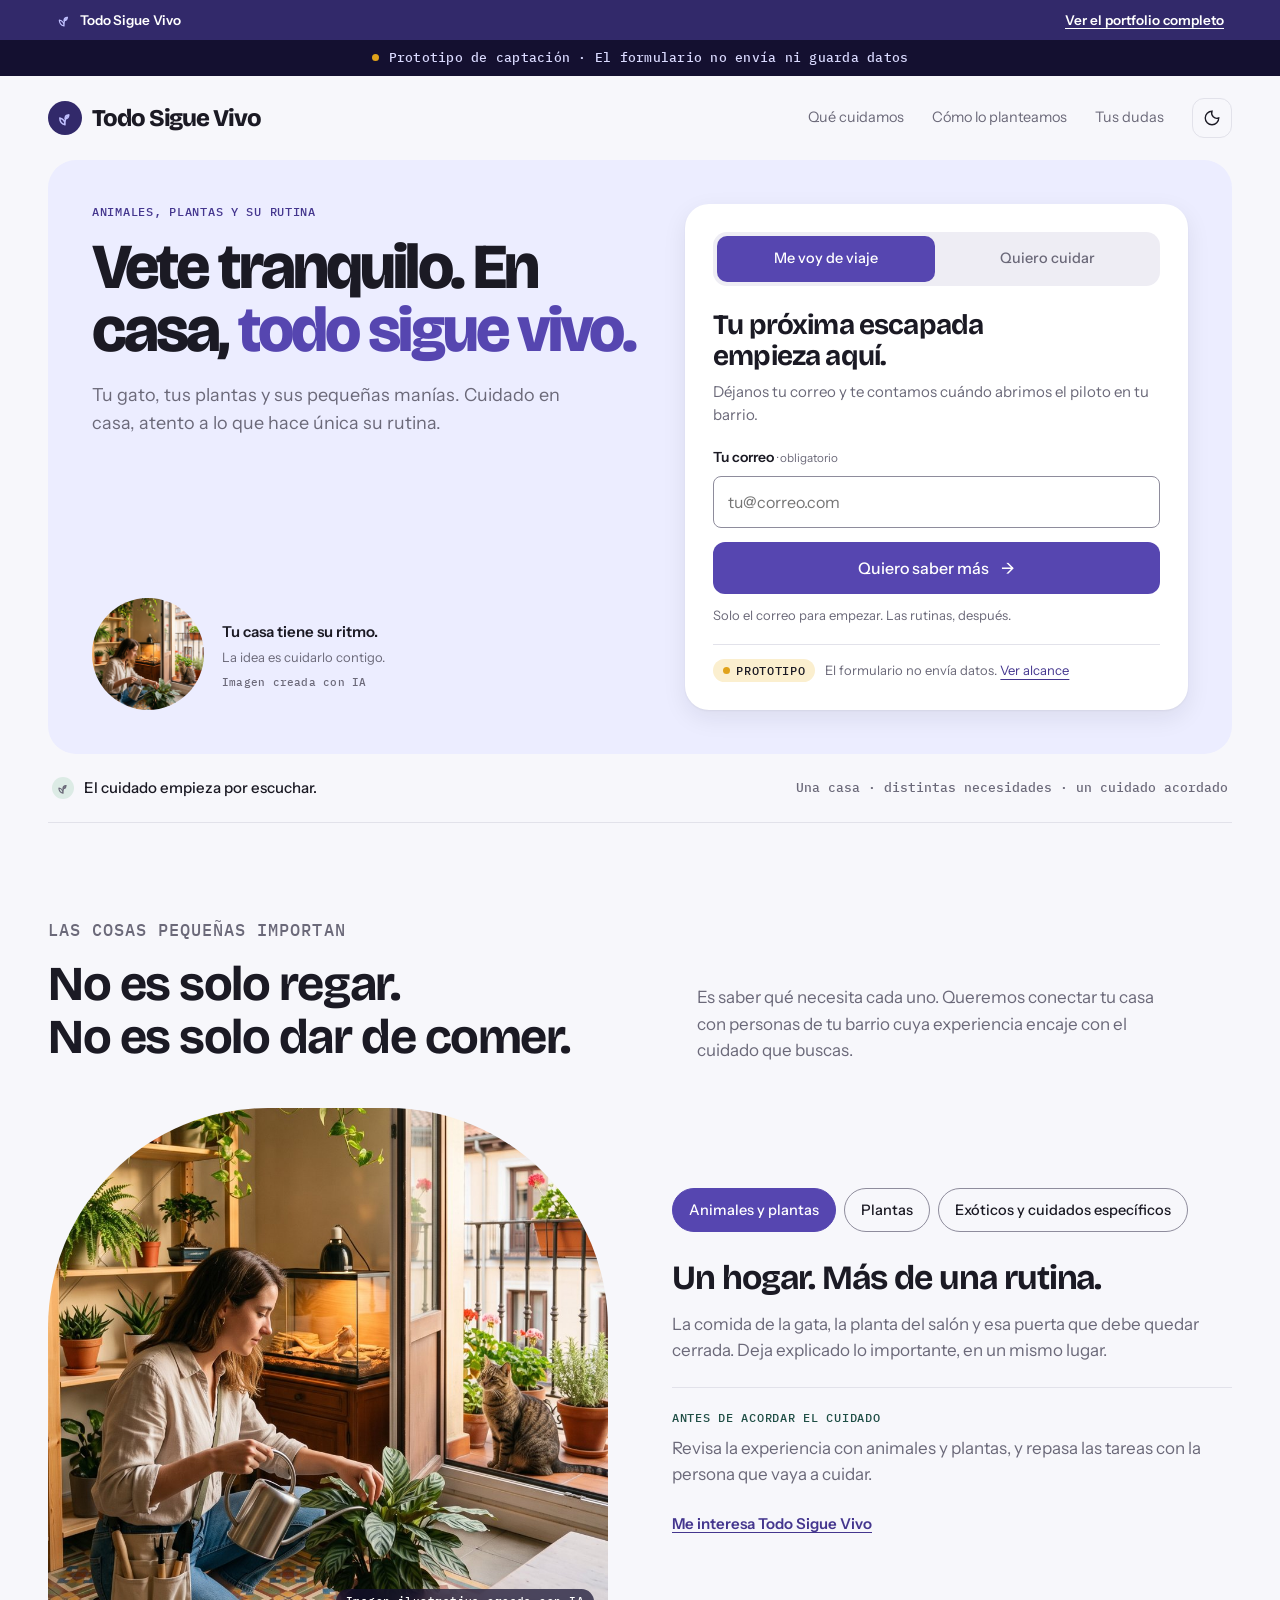
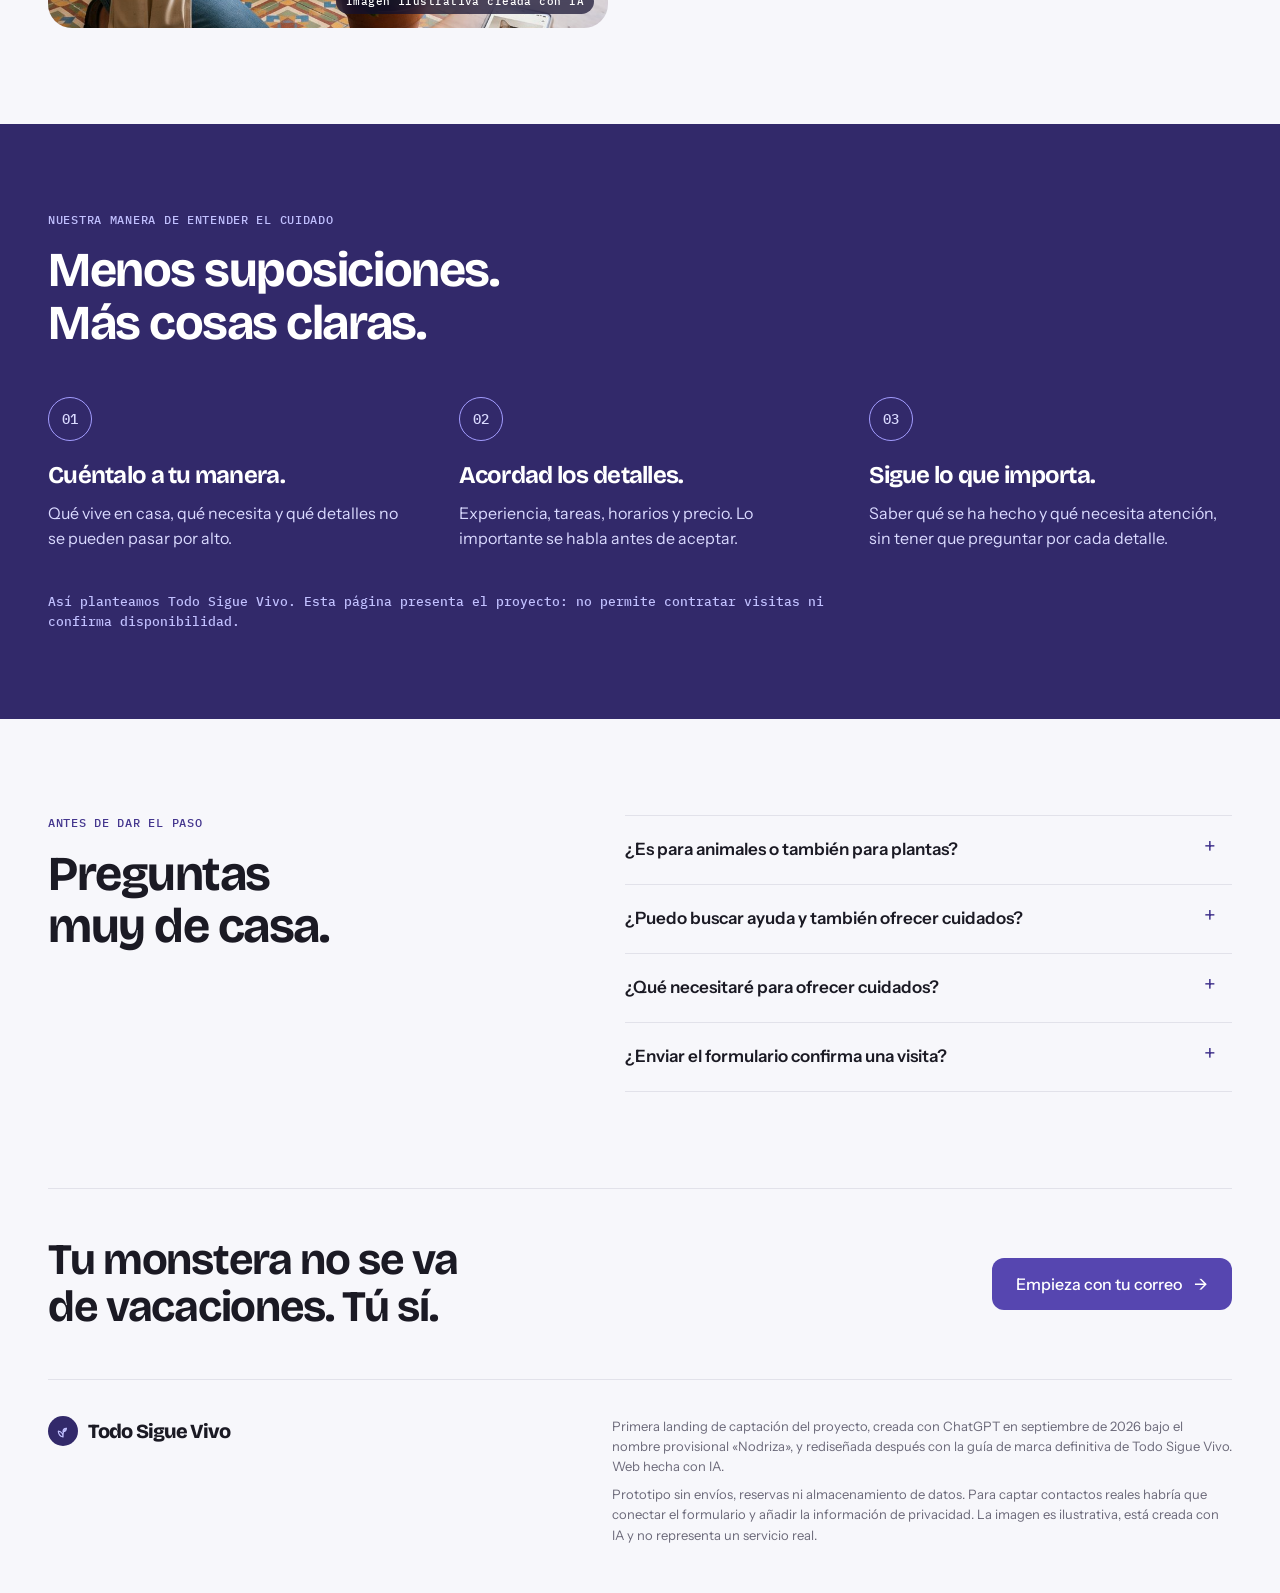
==== landing/index.html @ 4fa56f98 "Add files via upload" ====
<!doctype html>
<html lang="es"><head><meta charset="utf-8"><meta name="viewport" content="width=device-width,initial-scale=1,viewport-fit=cover">
<title>Landing de captación · Todo Sigue Vivo</title>
<meta name="description" content="Primera landing de captación del proyecto, rediseñada con la guía de marca definitiva de Todo Sigue Vivo. Prototipo: el formulario no envía datos.">
<link rel="icon" href="../favicon.svg" type="image/svg+xml"><link rel="apple-touch-icon" href="../apple-touch-icon.png">
<link rel="preconnect" href="https://fonts.googleapis.com"><link rel="preconnect" href="https://fonts.gstatic.com" crossorigin>
<link rel="stylesheet" href="https://fonts.googleapis.com/css2?family=Bricolage+Grotesque:opsz,wght@12..96,600;12..96,700;12..96,800&family=IBM+Plex+Mono:wght@400;500&family=Instrument+Sans:wght@400;500;600&display=swap">
<style>
:root{
  --lavanda-50:#F6F6FE;--lavanda-100:#ECEDFF;--lavanda-200:#DADAFF;--lavanda-300:#C1C0FF;--lavanda-400:#A39DFF;--lavanda-600:#5646B0;--lavanda-700:#44368E;--lavanda-800:#32296A;--lavanda-950:#141030;
  --white:#FFFFFF;--canvas:#F7F7FB;--muted:#EEEDF4;--line:#E2E2EA;--line-strong:#8E8C9C;--ink-muted:#6B6979;--ink:#1B1A24;
  --savia:#1F4E45;--savia-soft:#DCEBE5;--azafran:#E0A21A;--azafran-soft:#FBEFCF;--danger:#B42D3A;
  --primary:var(--lavanda-600);--primary-hover:var(--lavanda-700);--on-primary:#fff;--primary-soft:var(--lavanda-100);--primary-text:var(--lavanda-700);--hero:var(--lavanda-100);--focus:var(--lavanda-600);
  --font-display:"Bricolage Grotesque",ui-sans-serif,system-ui,sans-serif;
  --font-sans:"Instrument Sans",ui-sans-serif,system-ui,-apple-system,"Segoe UI",sans-serif;
  --font-mono:"IBM Plex Mono",ui-monospace,SFMono-Regular,Menlo,monospace;
  --ease:cubic-bezier(.2,.8,.2,1);
  color-scheme:light;
}
@media (prefers-color-scheme:dark){:root:not([data-theme="light"]){
  color-scheme:dark;--white:#1C1A2B;--canvas:#131120;--muted:#252336;--line:#2E2B40;--line-strong:#6F6C82;--ink-muted:#A9A6BC;--ink:#EEEDF5;
  --savia:#7CC4B0;--savia-soft:#173029;--azafran-soft:#3A2E12;--danger:#F08A93;
  --primary:#A39DFF;--primary-hover:var(--lavanda-300);--on-primary:var(--lavanda-950);--primary-soft:#2A2548;--primary-text:var(--lavanda-300);--hero:#211C48;--focus:var(--lavanda-400);
}}
:root[data-theme="dark"]{
  color-scheme:dark;--white:#1C1A2B;--canvas:#131120;--muted:#252336;--line:#2E2B40;--line-strong:#6F6C82;--ink-muted:#A9A6BC;--ink:#EEEDF5;
  --savia:#7CC4B0;--savia-soft:#173029;--azafran-soft:#3A2E12;--danger:#F08A93;
  --primary:#A39DFF;--primary-hover:var(--lavanda-300);--on-primary:var(--lavanda-950);--primary-soft:#2A2548;--primary-text:var(--lavanda-300);--hero:#211C48;--focus:var(--lavanda-400);
}
*{box-sizing:border-box}
html{scroll-behavior:smooth;scroll-padding-top:24px;-webkit-text-size-adjust:100%}
body{margin:0;background:var(--canvas);color:var(--ink);font:400 16px/1.55 var(--font-sans);overflow-x:hidden;transition:background .3s,color .3s}
h1,h2,h3,p,figure{margin:0}
h1,h2,h3{font-family:var(--font-display);font-weight:700;letter-spacing:-.03em;line-height:1.08;text-wrap:balance}
a{color:inherit;text-underline-offset:4px}
button,input{font:inherit;color:inherit}
button{cursor:pointer}
:focus-visible{outline:2px solid var(--focus);outline-offset:3px}
[hidden]{display:none!important}
.m{font-family:var(--font-mono)}
.sr{position:absolute;width:1px;height:1px;overflow:hidden;clip:rect(0 0 0 0);white-space:nowrap}
.wrap{max-width:1240px;margin:0 auto;width:calc(100% - 96px)}
.skip{position:absolute;left:16px;top:-100px;background:var(--primary);color:var(--on-primary);padding:10px 14px;border-radius:12px;z-index:80;text-decoration:none}
.skip:focus{top:52px}

/* estado del prototipo */
.topbar{background:var(--lavanda-950);color:var(--lavanda-200);font:500 12.5px/1.4 var(--font-mono);letter-spacing:.02em}
.topbar .wrap{display:flex;align-items:center;justify-content:center;gap:10px;padding:9px 0;text-align:center}
.topbar i{width:7px;height:7px;border-radius:50%;background:var(--azafran);flex:none}

/* cabecera */
.header{height:84px;display:flex;align-items:center;justify-content:space-between;gap:24px}
.brand{display:inline-flex;align-items:center;gap:10px;text-decoration:none;font:800 24px/1 var(--font-display);letter-spacing:-.045em}
.brand .dot{width:34px;height:34px;border-radius:50%;background:var(--lavanda-800);display:grid;place-items:center;flex:none}
.header nav{display:flex;gap:28px;align-items:center;font-size:14.5px}
.header nav a{padding:12px 0;text-decoration:none;color:var(--ink-muted)}
.header nav a:hover{color:var(--ink);text-decoration:underline}
.theme{width:40px;height:40px;border-radius:12px;border:1px solid var(--line);background:transparent;display:grid;place-items:center}
.theme:hover{background:var(--muted)}
.theme svg{width:18px;height:18px}

.eyebrow{font:500 12px/1.4 var(--font-mono);letter-spacing:.06em;text-transform:uppercase;color:var(--primary-text);margin-bottom:16px}

/* portada */
.hero{background:var(--hero);border-radius:28px;padding:44px;display:grid;grid-template-columns:1.1fr 1fr;gap:40px;transition:background .3s}
.hero-copy{display:flex;flex-direction:column;justify-content:space-between;gap:32px}
h1{font-weight:800;font-size:clamp(42px,5vw,72px);line-height:.98;letter-spacing:-.045em;max-width:660px;font-variation-settings:"opsz" 96}
h1 .color{color:var(--primary)}
.intro{margin-top:20px;max-width:500px;font-size:18px;color:var(--ink-muted)}
.photo-strip{display:flex;align-items:center;gap:18px}
.photo-strip img{width:112px;height:112px;object-fit:cover;object-position:28% 52%;border-radius:9999px;flex:none}
.photo-strip p{font-size:15px;max-width:240px}
.photo-strip strong{display:block;font-weight:600}
.photo-strip span{display:block;color:var(--ink-muted);font-size:13px;margin-top:4px}
.photo-strip small{display:block;font:500 11px/1.3 var(--font-mono);color:var(--ink-muted);margin-top:8px;letter-spacing:.02em}

.form-card{background:var(--white);border-radius:24px;padding:28px;align-self:center;min-width:0;box-shadow:0 1px 2px rgba(27,26,36,.06),0 8px 24px rgba(27,26,36,.08)}
.roles{display:grid;grid-template-columns:1fr 1fr;gap:4px;background:var(--muted);padding:4px;border-radius:14px;margin-bottom:24px}
.roles button{border:0;background:transparent;border-radius:10px;min-height:46px;padding:8px;font-size:14.5px;font-weight:500;color:var(--ink-muted);transition:background .2s,color .2s}
.roles button[aria-pressed=true]{background:var(--primary);color:var(--on-primary)}
.roles button:not([aria-pressed=true]):hover{color:var(--ink)}
.form-card h2{font-size:28px;line-height:1.12;margin-bottom:8px}
.form-intro{font-size:15px;color:var(--ink-muted);margin-bottom:20px}
.form-card label{display:block;font-size:14px;font-weight:600;margin-bottom:8px}
.form-card label small{font-weight:400;color:var(--ink-muted)}
input[type=email]{display:block;width:100%;height:52px;padding:0 14px;border:1px solid var(--line-strong);border-radius:8px;background:var(--white)}
input[aria-invalid=true]{border:2px solid var(--danger)}
.btn{display:inline-flex;align-items:center;justify-content:center;gap:12px;height:52px;padding:0 24px;border:0;border-radius:12px;font:500 16px/1 var(--font-sans);text-decoration:none;white-space:nowrap;transition:background .2s,transform .2s var(--ease)}
.btn.primary{background:var(--primary);color:var(--on-primary)}
.btn.primary:hover{background:var(--primary-hover);transform:translateY(-2px)}
.btn .arr{transition:transform .25s var(--ease)}
.btn:hover .arr{transform:translateX(4px)}
form .btn{width:100%;margin-top:14px}
.small{font-size:13px;line-height:1.5;color:var(--ink-muted)}
.form-note{margin-top:12px}
.error{color:var(--danger);font-size:14px;margin-top:8px;display:flex;gap:6px;align-items:center}
.error::before{content:"!";display:inline-grid;place-items:center;width:18px;height:18px;border-radius:50%;background:var(--danger);color:#fff;font:700 12px/1 var(--font-sans);flex:none}
.demo-note{border-top:1px solid var(--line);padding-top:14px;margin-top:18px;display:flex;align-items:center;gap:10px;flex-wrap:wrap}
.demo-note a{color:var(--primary-text)}
.status{display:inline-flex;align-items:center;gap:6px;font:500 11.5px/1 var(--font-mono);letter-spacing:.06em;text-transform:uppercase;padding:6px 10px;border-radius:9999px;white-space:nowrap;background:var(--azafran-soft);color:var(--ink)}
.status::before{content:"";width:7px;height:7px;border-radius:50%;background:var(--azafran)}
.success{background:var(--primary-soft);padding:24px;border-radius:16px;margin:4px 0 0}
.success h3{font-size:24px;margin-bottom:10px}
.success p{font-size:15px}
.text-btn{background:none;border:0;color:var(--primary-text);padding:12px 0;text-decoration:underline;text-underline-offset:3px;min-height:44px;font-size:15px;font-weight:600}

.under-hero{display:flex;align-items:center;justify-content:space-between;padding:22px 4px;border-bottom:1px solid var(--line);gap:20px;font-size:15px}
.under-hero p{display:flex;align-items:center;gap:10px;font-weight:500}
.under-hero span{color:var(--ink-muted);font:500 13px/1.4 var(--font-mono)}
.leaf{width:22px;height:22px;border-radius:50%;background:var(--savia-soft);color:var(--savia);display:grid;place-items:center;flex:none}
.leaf svg{width:14px;height:14px}

.section{padding:96px 0}
.section-head{display:grid;grid-template-columns:1.1fr 1fr;gap:60px;align-items:end;margin-bottom:44px}
h2{font-size:clamp(32px,3.8vw,52px)}
.section-head p{color:var(--ink-muted);max-width:480px;font-size:17px}

.care-layout{display:grid;grid-template-columns:1fr 1fr;gap:64px;align-items:center}
.care-photo{position:relative}
.care-photo img{width:100%;height:520px;object-fit:cover;object-position:50% 60%;border-radius:220px 220px 24px 24px;display:block}
.care-photo figcaption{position:absolute;right:14px;bottom:14px;background:rgba(20,16,48,.72);color:#fff;font:500 11px/1 var(--font-mono);letter-spacing:.04em;padding:7px 10px;border-radius:9999px;backdrop-filter:blur(6px)}
.care-options{display:flex;gap:8px;flex-wrap:wrap;margin-bottom:28px}
.chip{border:1px solid var(--line-strong);border-radius:9999px;padding:0 16px;min-height:44px;background:transparent;font-size:14.5px;font-weight:500;transition:background .2s,color .2s,border-color .2s}
.chip[aria-pressed=true]{background:var(--primary);border-color:var(--primary);color:var(--on-primary)}
.chip[data-care="plantas"][aria-pressed=true]{background:var(--savia);border-color:var(--savia);color:#fff}
:root[data-theme="dark"] .chip[data-care="plantas"][aria-pressed=true]{color:var(--lavanda-950)}
@media (prefers-color-scheme:dark){:root:not([data-theme="light"]) .chip[data-care="plantas"][aria-pressed=true]{color:var(--lavanda-950)}}
.care-content h3{font-size:34px;margin-bottom:14px}
.care-content p{color:var(--ink-muted);font-size:17px}
.care-detail{margin-top:24px;border-top:1px solid var(--line);padding-top:22px}
.care-detail strong{display:block;font:500 12px/1.4 var(--font-mono);letter-spacing:.06em;text-transform:uppercase;margin-bottom:8px;color:var(--savia)}
.care-content .text-btn{margin-top:12px}

.steps-section{background:var(--lavanda-800);color:#fff;padding:88px 0}
.steps-section .eyebrow{color:var(--lavanda-300)}
.steps-section h2{max-width:680px}
.steps{display:grid;grid-template-columns:repeat(3,1fr);gap:48px;margin-top:48px}
.step-number{display:flex;width:44px;height:44px;border-radius:50%;border:1px solid var(--lavanda-400);align-items:center;justify-content:center;font:500 14px var(--font-mono);margin-bottom:22px;color:var(--lavanda-200)}
.steps h3{font-size:24px;margin-bottom:12px}
.steps p{color:var(--lavanda-200)}
.steps-note{font:500 12.5px/1.6 var(--font-mono);color:var(--lavanda-300);margin-top:40px;max-width:780px}

.faq{display:grid;grid-template-columns:.9fr 1.1fr;gap:80px}
.faq details{border-bottom:1px solid var(--line);padding:20px 0}
.faq details:first-child{border-top:1px solid var(--line)}
summary{font-weight:600;font-size:17px;cursor:pointer;min-height:28px;padding-right:16px;list-style:none;display:flex;justify-content:space-between;gap:16px}
summary::-webkit-details-marker{display:none}
summary::after{content:"+";font:400 22px/1 var(--font-sans);color:var(--primary-text);transition:transform .2s}
details[open] summary::after{transform:rotate(45deg)}
.faq details p{font-size:15.5px;color:var(--ink-muted);margin-top:14px;max-width:620px}

.closing{border-top:1px solid var(--line);border-bottom:1px solid var(--line);padding:48px 0;display:flex;justify-content:space-between;gap:32px;align-items:center}
.closing h2{font-size:clamp(30px,3.4vw,44px);max-width:700px}
.closing .btn{flex-shrink:0}

.footer{padding:36px 0 48px;display:flex;justify-content:space-between;align-items:start;gap:32px}
.footer p{font-size:13px;color:var(--ink-muted);max-width:620px}
.footer p + p{margin-top:8px}

@media(max-width:1050px){.wrap{width:calc(100% - 48px)}.hero{padding:28px;gap:24px}.form-card{padding:24px}.care-layout{gap:32px}.faq{gap:40px}}
@media(max-width:779px){
  .wrap{width:calc(100% - 32px)}
  .header{height:64px}.brand{font-size:20px}.brand .dot{width:30px;height:30px}.header nav{gap:12px}.header nav a{display:none}
  .hero{padding:22px;grid-template-columns:1fr;gap:22px;border-radius:22px}
  .hero-copy{display:contents}.headline-block{order:0}.form-card{order:1;padding:20px}.photo-strip{order:2}
  h1{font-size:40px}.intro{font-size:16px;margin-top:12px}
  .photo-strip img{width:84px;height:84px}
  .form-card h2{font-size:24px}
  .under-hero{flex-wrap:wrap;gap:8px;padding:20px 0}
  .section{padding:64px 0}.section-head{grid-template-columns:1fr;gap:16px;margin-bottom:28px}
  .care-layout{grid-template-columns:1fr;gap:32px}.care-photo{order:1}.care-photo img{height:380px}.care-content{order:0}.care-content h3{font-size:28px}
  .steps-section{padding:56px 0}.steps{grid-template-columns:1fr;gap:28px}.step-number{margin-bottom:12px}
  .faq{grid-template-columns:1fr;gap:28px}
  .closing{display:block}.closing .btn{margin-top:24px}
  .footer{display:block}
}
@media(max-width:400px){h1{font-size:34px}.roles button{font-size:13px}.form-card{padding:16px}}
@media(prefers-reduced-motion:reduce){html{scroll-behavior:auto}*,*::before,*::after{transition:none!important;animation:none!important}}
</style></head><body>
<div class="tsv-pf" style="background:#32296A;color:#fff;font:500 13.5px/1.2 'Instrument Sans',system-ui,-apple-system,'Segoe UI',sans-serif;position:relative;z-index:60"><style>@media print{.tsv-pf{display:none!important}}.tsv-pf a:hover{color:#C1C0FF!important}</style><div style="max-width:1200px;margin:0 auto;padding:0 16px;min-height:40px;display:flex;align-items:center;justify-content:space-between;gap:12px;flex-wrap:wrap"><span style="display:inline-flex;align-items:center;gap:8px;font-weight:600;letter-spacing:-.01em"><svg width="16" height="16" viewBox="0 0 24 24" fill="none" stroke="#C1C0FF" stroke-width="1.8" stroke-linecap="round" stroke-linejoin="round" aria-hidden="true" style="flex:none"><path d="M12 21c0-6 0-9 5-13M12 21c0-5-2-8-7-9 0 5 3 8 7 9z"/><path d="M17 8c-3 0-5 2-5 5 3 0 5-2 5-5z"/></svg>Todo Sigue Vivo</span><a href="../index.html" style="color:#fff;font-weight:600;text-decoration:underline;text-underline-offset:3px;padding:10px 0">Ver el portfolio completo</a></div></div>
<a class="skip" href="#captacion">Saltar al formulario</a>
<div class="topbar"><div class="wrap"><i aria-hidden="true"></i><span>Prototipo de captación · El formulario no envía ni guarda datos</span></div></div>

<header class="wrap header">
  <a class="brand" href="#" aria-label="Todo Sigue Vivo, inicio"><span class="dot" aria-hidden="true"><svg width="18" height="18" viewBox="0 0 24 24" fill="none" stroke="#C1C0FF" stroke-width="1.8" stroke-linecap="round" stroke-linejoin="round"><path d="M12 21c0-6 0-9 5-13M12 21c0-5-2-8-7-9 0 5 3 8 7 9z"/><path d="M17 8c-3 0-5 2-5 5 3 0 5-2 5-5z"/></svg></span>Todo Sigue Vivo</a>
  <nav aria-label="Principal"><a href="#cuidados">Qué cuidamos</a><a href="#como">Cómo lo planteamos</a><a href="#dudas">Tus dudas</a>
    <button type="button" class="theme" id="theme" aria-label="Cambiar tema claro u oscuro"><svg viewBox="0 0 24 24" fill="none" stroke="currentColor" stroke-width="1.8" stroke-linecap="round" aria-hidden="true"><path d="M12 3a9 9 0 1 0 9 9 7 7 0 0 1-9-9z"/></svg></button></nav>
</header>

<main>
<section class="hero wrap" aria-labelledby="headline">
  <div class="hero-copy">
    <div class="headline-block">
      <p class="eyebrow">Animales, plantas y su rutina</p>
      <h1 id="headline">Vete tranquilo. En casa, <span class="color">todo sigue vivo.</span></h1>
      <p class="intro" id="intro">Tu gato, tus plantas y sus pequeñas manías. Cuidado en casa, atento a lo que hace única su rutina.</p>
    </div>
    <div class="photo-strip">
      <img src="img/casa.jpg" alt="Una cuidadora riega una calathea en un piso con plantas, un terrario y una gata en el balcón" width="112" height="112">
      <p><strong id="photo-line">Tu casa tiene su ritmo.</strong><span id="photo-sub">La idea es cuidarlo contigo.</span><small>Imagen creada con IA</small></p>
    </div>
  </div>

  <div class="form-card" id="captacion">
    <div class="roles" role="group" aria-label="Qué te interesa"><button type="button" data-role="hogar" aria-pressed="true">Me voy de viaje</button><button type="button" data-role="cuidador" aria-pressed="false">Quiero cuidar</button></div>
    <h2 id="form-title">Tu próxima escapada empieza aquí.</h2>
    <p class="form-intro" id="form-intro">Déjanos tu correo y te contamos cuándo abrimos el piloto en tu barrio.</p>
    <form id="lead-form" novalidate>
      <label for="email">Tu correo <small>· obligatorio</small></label>
      <input id="email" name="email" type="email" autocomplete="email" inputmode="email" placeholder="tu@correo.com" maxlength="254" required aria-describedby="email-error form-note">
      <p id="email-error" class="error" role="alert" hidden></p>
      <button class="btn primary" type="submit"><span id="cta">Quiero saber más</span><span class="arr" aria-hidden="true">→</span></button>
      <p id="form-note" class="small form-note">Solo el correo para empezar. Las rutinas, después.</p>
    </form>
    <div id="success" class="success" tabindex="-1" hidden>
      <h3>Has probado el primer paso.</h3>
      <p id="success-copy">En la versión publicada, aquí confirmaríamos tu interés. En esta demo no se ha enviado ni guardado tu correo.</p>
      <button class="text-btn" id="reset" type="button">Volver al formulario</button>
    </div>
    <p class="small demo-note"><span class="status">Prototipo</span><span>El formulario no envía datos. <a href="#sobre-demo">Ver alcance</a></span></p>
    <noscript><p class="small">Activa JavaScript para probar el formulario y cambiar de recorrido.</p></noscript>
  </div>
</section>

<div class="wrap under-hero"><p><span class="leaf" aria-hidden="true"><svg viewBox="0 0 24 24" fill="none" stroke="currentColor" stroke-width="2" stroke-linecap="round" stroke-linejoin="round"><path d="M12 21c0-6 0-9 5-13M12 21c0-5-2-8-7-9 0 5 3 8 7 9z"/><path d="M17 8c-3 0-5 2-5 5 3 0 5-2 5-5z"/></svg></span>El cuidado empieza por escuchar.</p><span id="benefit-line">Una casa · distintas necesidades · un cuidado acordado</span></div>

<section class="wrap section" id="cuidados">
  <div class="section-head"><div><p class="eyebrow">Las cosas pequeñas importan</p><h2 id="care-heading">No es solo regar.<br>No es solo dar de comer.</h2></div><p id="care-intro">Es saber qué necesita cada uno. Queremos conectar tu casa con personas de tu barrio cuya experiencia encaje con el cuidado que buscas.</p></div>
  <div class="care-layout">
    <figure class="care-photo"><img src="img/casa.jpg" alt="Un hogar con plantas, una gata y un terrario, con una cuidadora regando" loading="lazy" width="560" height="520"><figcaption>Imagen ilustrativa creada con IA</figcaption></figure>
    <div class="care-content">
      <div class="care-options" role="group" aria-label="Explora un tipo de cuidado"><button class="chip" aria-pressed="true" data-care="mixto">Animales y plantas</button><button class="chip" aria-pressed="false" data-care="plantas">Plantas</button><button class="chip" aria-pressed="false" data-care="especial">Exóticos y cuidados específicos</button></div>
      <div aria-live="polite" aria-atomic="true">
        <h3 id="care-title">Un hogar. Más de una rutina.</h3>
        <p id="care-text">La comida de la gata, la planta del salón y esa puerta que debe quedar cerrada. Deja explicado lo importante, en un mismo lugar.</p>
        <div class="care-detail"><strong id="care-label">Antes de acordar el cuidado</strong><p id="care-proof">Revisa la experiencia con animales y plantas, y repasa las tareas con la persona que vaya a cuidar.</p></div>
      </div>
      <button class="text-btn" data-return type="button">Me interesa Todo Sigue Vivo</button>
    </div>
  </div>
</section>

<section class="steps-section" id="como"><div class="wrap">
  <p class="eyebrow">Nuestra manera de entender el cuidado</p>
  <h2 id="steps-title">Menos suposiciones.<br>Más cosas claras.</h2>
  <div class="steps">
    <article><span class="step-number">01</span><h3 id="step1-title">Cuéntalo a tu manera.</h3><p id="step1-text">Qué vive en casa, qué necesita y qué detalles no se pueden pasar por alto.</p></article>
    <article><span class="step-number">02</span><h3 id="step2-title">Acordad los detalles.</h3><p id="step2-text">Experiencia, tareas, horarios y precio. Lo importante se habla antes de aceptar.</p></article>
    <article><span class="step-number">03</span><h3 id="step3-title">Sigue lo que importa.</h3><p id="step3-text">Saber qué se ha hecho y qué necesita atención, sin tener que preguntar por cada detalle.</p></article>
  </div>
  <p class="steps-note">Así planteamos Todo Sigue Vivo. Esta página presenta el proyecto: no permite contratar visitas ni confirma disponibilidad.</p>
</div></section>

<section class="wrap section faq" id="dudas">
  <div><p class="eyebrow">Antes de dar el paso</p><h2>Preguntas muy de casa.</h2></div>
  <div>
    <details><summary>¿Es para animales o también para plantas?</summary><p>Para las dos cosas, con el mismo peso. Los hogares con animales y plantas, las colecciones de plantas y los exóticos forman parte de la propuesta. Cada encargo requiere experiencia y tareas acordes a lo que necesita.</p></details>
    <details><summary>¿Puedo buscar ayuda y también ofrecer cuidados?</summary><p>Sí, puedes tener los dos intereses. El selector cambia el recorrido de esta página; no te obliga a quedarte en un único papel.</p></details>
    <details><summary>¿Qué necesitaré para ofrecer cuidados?</summary><p>Explicar qué sabes cuidar, tu experiencia y tu disponibilidad. Antes de aceptar un encargo conviene conocer las tareas, el tiempo y lo que cobrarías. Los requisitos del servicio se comunicarán cuando estén definidos.</p></details>
    <details><summary>¿Enviar el formulario confirma una visita?</summary><p>No. Dejar tu correo expresa interés, no reserva una visita. Además, esta página es una demostración: al probar el formulario no se envía ni se guarda ningún dato.</p></details>
  </div>
</section>

<section class="wrap closing"><h2 id="closing-title">Tu monstera no se va de vacaciones. Tú sí.</h2><button class="btn primary" data-return type="button">Empieza con tu correo <span class="arr" aria-hidden="true">→</span></button></section>
</main>

<footer class="wrap footer">
  <a class="brand" href="#" style="font-size:20px"><span class="dot" aria-hidden="true" style="width:30px;height:30px"><svg width="16" height="16" viewBox="0 0 24 24" fill="none" stroke="#C1C0FF" stroke-width="1.8" stroke-linecap="round" stroke-linejoin="round"><path d="M12 21c0-6 0-9 5-13M12 21c0-5-2-8-7-9 0 5 3 8 7 9z"/><path d="M17 8c-3 0-5 2-5 5 3 0 5-2 5-5z"/></svg></span>Todo Sigue Vivo</a>
  <div id="sobre-demo">
    <p>Primera landing de captación del proyecto, creada con ChatGPT en septiembre de 2026 bajo el nombre provisional «Nodriza», y rediseñada después con la guía de marca definitiva de Todo Sigue Vivo. Web hecha con IA.</p>
    <p>Prototipo sin envíos, reservas ni almacenamiento de datos. Para captar contactos reales habría que conectar el formulario y añadir la información de privacidad. La imagen es ilustrativa, está creada con IA y no representa un servicio real.</p>
  </div>
</footer>

<script>
(function(){
const $=id=>document.getElementById(id);let role='hogar',care='mixto';const drafts={hogar:'',cuidador:''};
const root=document.documentElement;
$('theme').onclick=()=>{const dark=root.dataset.theme?root.dataset.theme==='dark':matchMedia('(prefers-color-scheme: dark)').matches;root.dataset.theme=dark?'light':'dark'};
const content={
 hogar:{headline:'Vete tranquilo. En casa, <span class="color">todo sigue vivo.</span>',intro:'Tu gato, tus plantas y sus pequeñas manías. Cuidado en casa, atento a lo que hace única su rutina.',title:'Tu próxima escapada empieza aquí.',form:'Déjanos tu correo y te contamos cuándo abrimos el piloto en tu barrio.',cta:'Quiero saber más',note:'Solo el correo para empezar. Las rutinas, después.',photo:'Tu casa tiene su ritmo.',photosub:'La idea es cuidarlo contigo.',benefit:'Una casa · distintas necesidades · un cuidado acordado',careheading:'No es solo regar.<br>No es solo dar de comer.',careintro:'Es saber qué necesita cada uno. Queremos conectar tu casa con personas de tu barrio cuya experiencia encaje con el cuidado que buscas.',steps:'Menos suposiciones.<br>Más cosas claras.',step1:['Cuéntalo a tu manera.','Qué vive en casa, qué necesita y qué detalles no se pueden pasar por alto.'],step2:['Acordad los detalles.','Experiencia, tareas, horarios y precio. Lo importante se habla antes de aceptar.'],step3:['Sigue lo que importa.','Saber qué se ha hecho y qué necesita atención, sin tener que preguntar por cada detalle.'],closing:'Tu monstera no se va de vacaciones. Tú sí.'},
 cuidador:{headline:'Sabes cuidar. <span class="color">Eso tiene valor.</span>',intro:'De plantas, de gatos, de rutinas. Queremos acercarte a hogares de tu barrio que necesiten lo que tú sabes hacer.',title:'Tu experiencia tiene sitio aquí.',form:'Déjanos tu correo y te contamos cómo participar como cuidador.',cta:'Me interesa cuidar',note:'Solo el correo para empezar. Tu experiencia, después.',photo:'Cuidar también es un trabajo.',photosub:'Tu tiempo y tus límites importan.',benefit:'Tu experiencia · tu disponibilidad · acuerdos claros',careheading:'Lo que sabes hacer<br>marca la diferencia.',careintro:'No hace falta saber cuidar de todo. Importa explicar tu experiencia, conocer tus límites y elegir tareas que encajen contigo.',steps:'Cuidar bien empieza<br>por un buen acuerdo.',step1:['Cuenta qué sabes cuidar.','Explica tu experiencia con animales, plantas o necesidades concretas. El detalle ayuda a elegir con criterio.'],step2:['Revisa antes de aceptar.','Las tareas, el trayecto, el tiempo y lo que cobrarías. Decide con toda la información sobre la mesa.'],step3:['Haz visible tu trabajo.','Comparte las tareas hechas y lo que hayas observado. Si algo necesita atención, dilo con claridad.'],closing:'Hay casas que necesitan lo que tú sabes cuidar.'}};
const careCopy={
 hogar:{mixto:['Un hogar. Más de una rutina.','La comida de la gata, la planta del salón y esa puerta que debe quedar cerrada. Deja explicado lo importante, en un mismo lugar.','Revisa la experiencia con animales y plantas, y repasa las tareas con la persona que vaya a cuidar.'],plantas:['Tu calathea no es tu cactus.','Cada planta tiene su ritmo. Sus instrucciones merecen algo más preciso que «échales un poco de agua».','Explica las pautas de cada planta y busca experiencia que encaje con tu colección.'],especial:['Ese detalle sí importa.','Un ave, un reptil o una rutina particular necesitan conocimientos concretos. No des por hecho que cualquier experiencia sirve.','Revisa la experiencia con la especie y acuerda las instrucciones y los límites antes de la visita.']},
 cuidador:{mixto:['Cuida lo que conoces.','Si tienes experiencia con animales y plantas, explica cómo organizas los cuidados de una casa con necesidades distintas.','Comprueba el alcance completo de las tareas y el tiempo necesario antes de aceptar.'],plantas:['Saber de plantas se nota.','Cuenta qué plantas has cuidado y cómo sigues sus instrucciones. Observar, preguntar y apuntar también forman parte del trabajo.','Aclara qué conocimientos puedes aportar y consulta cualquier pauta que no esté clara.'],especial:['Tu experiencia, con detalle.','Las especies y las rutinas importan. Explica en qué tienes experiencia y qué cuidados quedan fuera de tu alcance.','Revisa las indicaciones de la casa y acuerda qué hacer si observas algo inesperado.']}};
function updateCare(){const c=careCopy[role][care];$('care-title').textContent=c[0];$('care-text').textContent=c[1];$('care-proof').textContent=c[2];document.querySelectorAll('[data-care]').forEach(b=>b.setAttribute('aria-pressed',String(b.dataset.care===care)))}
function clearError(){$('email-error').hidden=true;$('email-error').textContent='';$('email').removeAttribute('aria-invalid')}
function changeRole(next){drafts[role]=$('email').value;role=next;const c=content[role];$('headline').innerHTML=c.headline;$('intro').textContent=c.intro;$('form-title').textContent=c.title;$('form-intro').textContent=c.form;$('cta').textContent=c.cta;$('form-note').textContent=c.note;$('photo-line').textContent=c.photo;$('photo-sub').textContent=c.photosub;$('benefit-line').textContent=c.benefit;$('care-heading').innerHTML=c.careheading;$('care-intro').textContent=c.careintro;$('steps-title').innerHTML=c.steps;$('closing-title').textContent=c.closing;for(let i=1;i<=3;i++){$('step'+i+'-title').textContent=c['step'+i][0];$('step'+i+'-text').textContent=c['step'+i][1]}$('email').value=drafts[role];$('lead-form').hidden=false;$('success').hidden=true;clearError();document.querySelectorAll('[data-role]').forEach(b=>b.setAttribute('aria-pressed',String(b.dataset.role===role)));updateCare()}
document.querySelectorAll('[data-role]').forEach(b=>b.addEventListener('click',()=>changeRole(b.dataset.role)));
document.querySelectorAll('[data-care]').forEach(b=>b.addEventListener('click',()=>{care=b.dataset.care;updateCare()}));
$('lead-form').addEventListener('submit',e=>{e.preventDefault();clearError();const field=$('email');field.value=field.value.trim();if(!field.value||!field.validity.valid||!(field.value.split('@')[1]||'').includes('.')){$('email-error').textContent=field.value?'Revisa el correo. Por ejemplo: tu@correo.com.':'Escribe tu correo para probar este paso.';$('email-error').hidden=false;field.setAttribute('aria-invalid','true');field.focus();return}drafts[role]=field.value;$('lead-form').hidden=true;$('success').hidden=false;$('success-copy').textContent='Has probado el recorrido «'+(role==='hogar'?'Me voy de viaje':'Quiero cuidar')+'». En la versión publicada, aquí confirmaríamos tu interés. En esta demo no se ha enviado ni guardado tu correo.';$('success').focus()});
$('reset').addEventListener('click',()=>{$('success').hidden=true;$('lead-form').hidden=false;$('email').focus()});
document.querySelectorAll('[data-return]').forEach(b=>b.addEventListener('click',()=>{$('success').hidden=true;$('lead-form').hidden=false;$('captacion').scrollIntoView({behavior:matchMedia('(prefers-reduced-motion: reduce)').matches?'instant':'smooth',block:'center'});$('email').focus({preventScroll:true})}));
})();
</script>
</body></html>
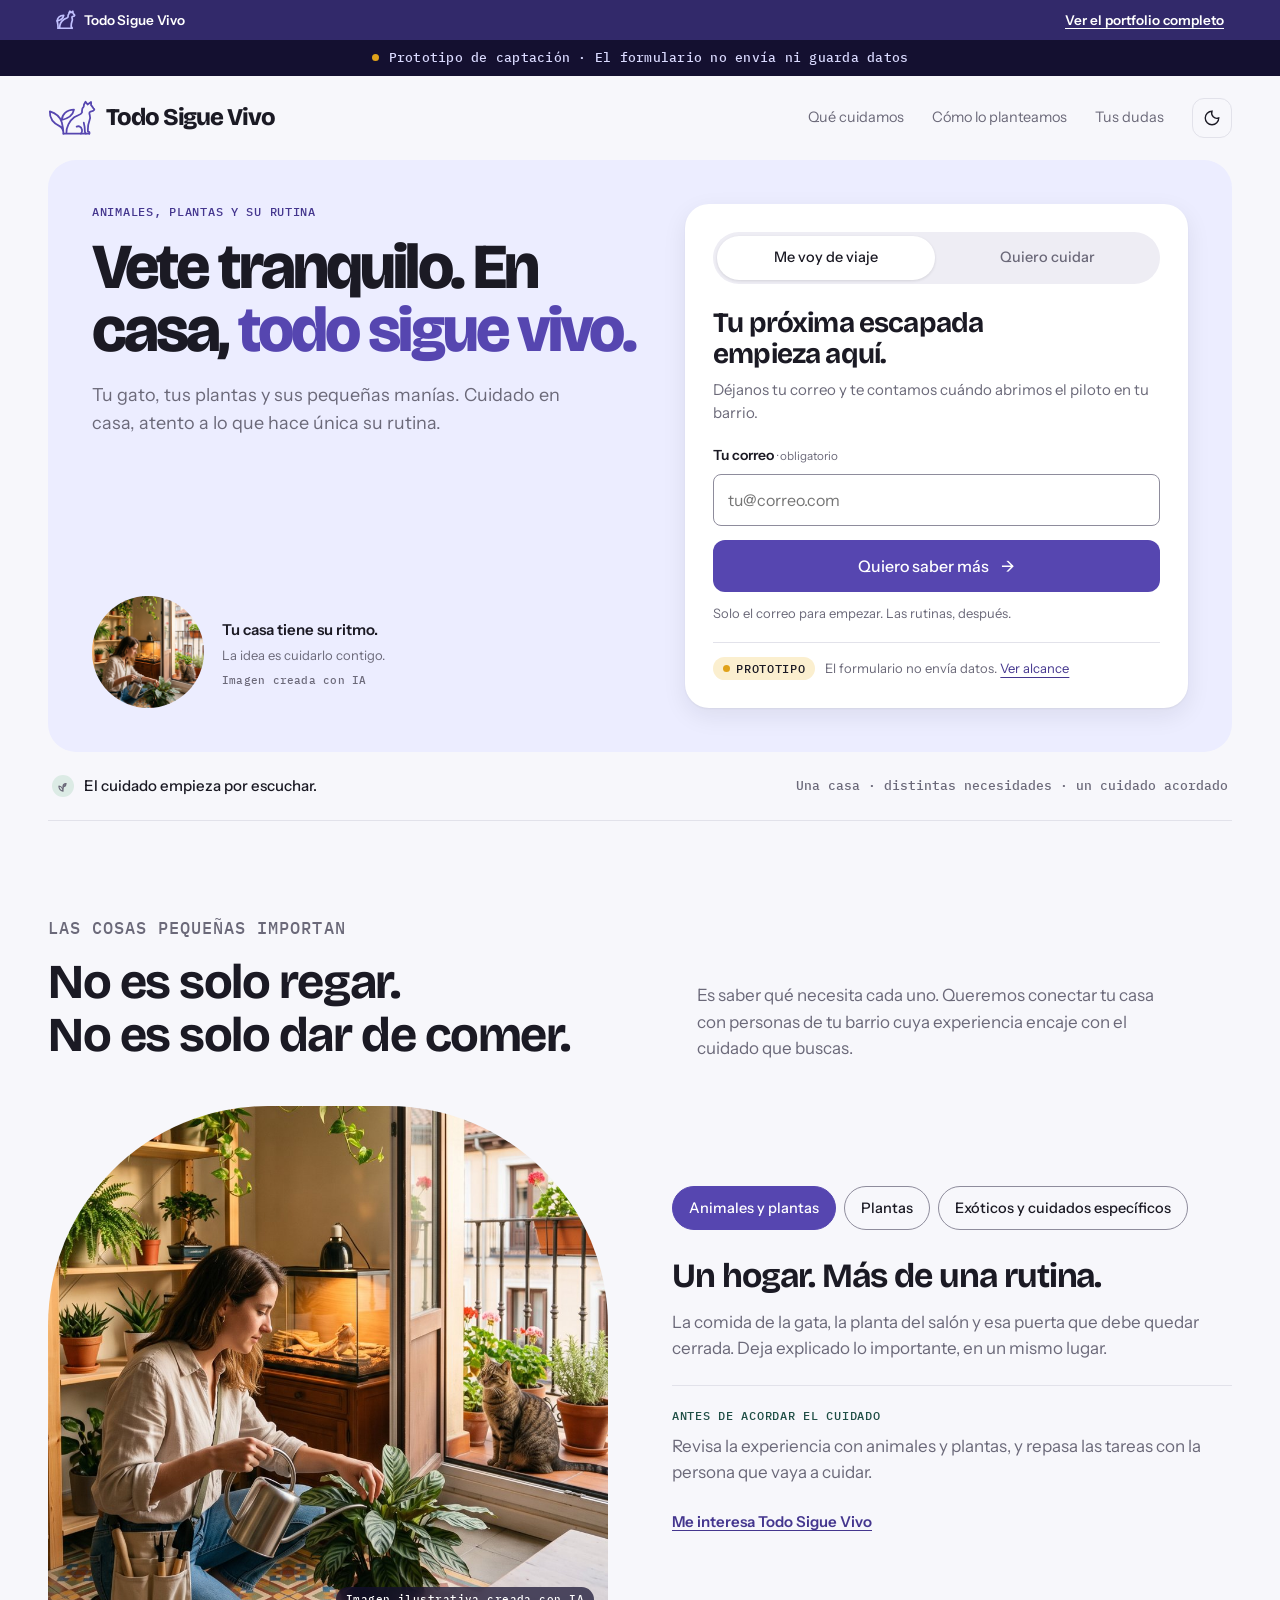
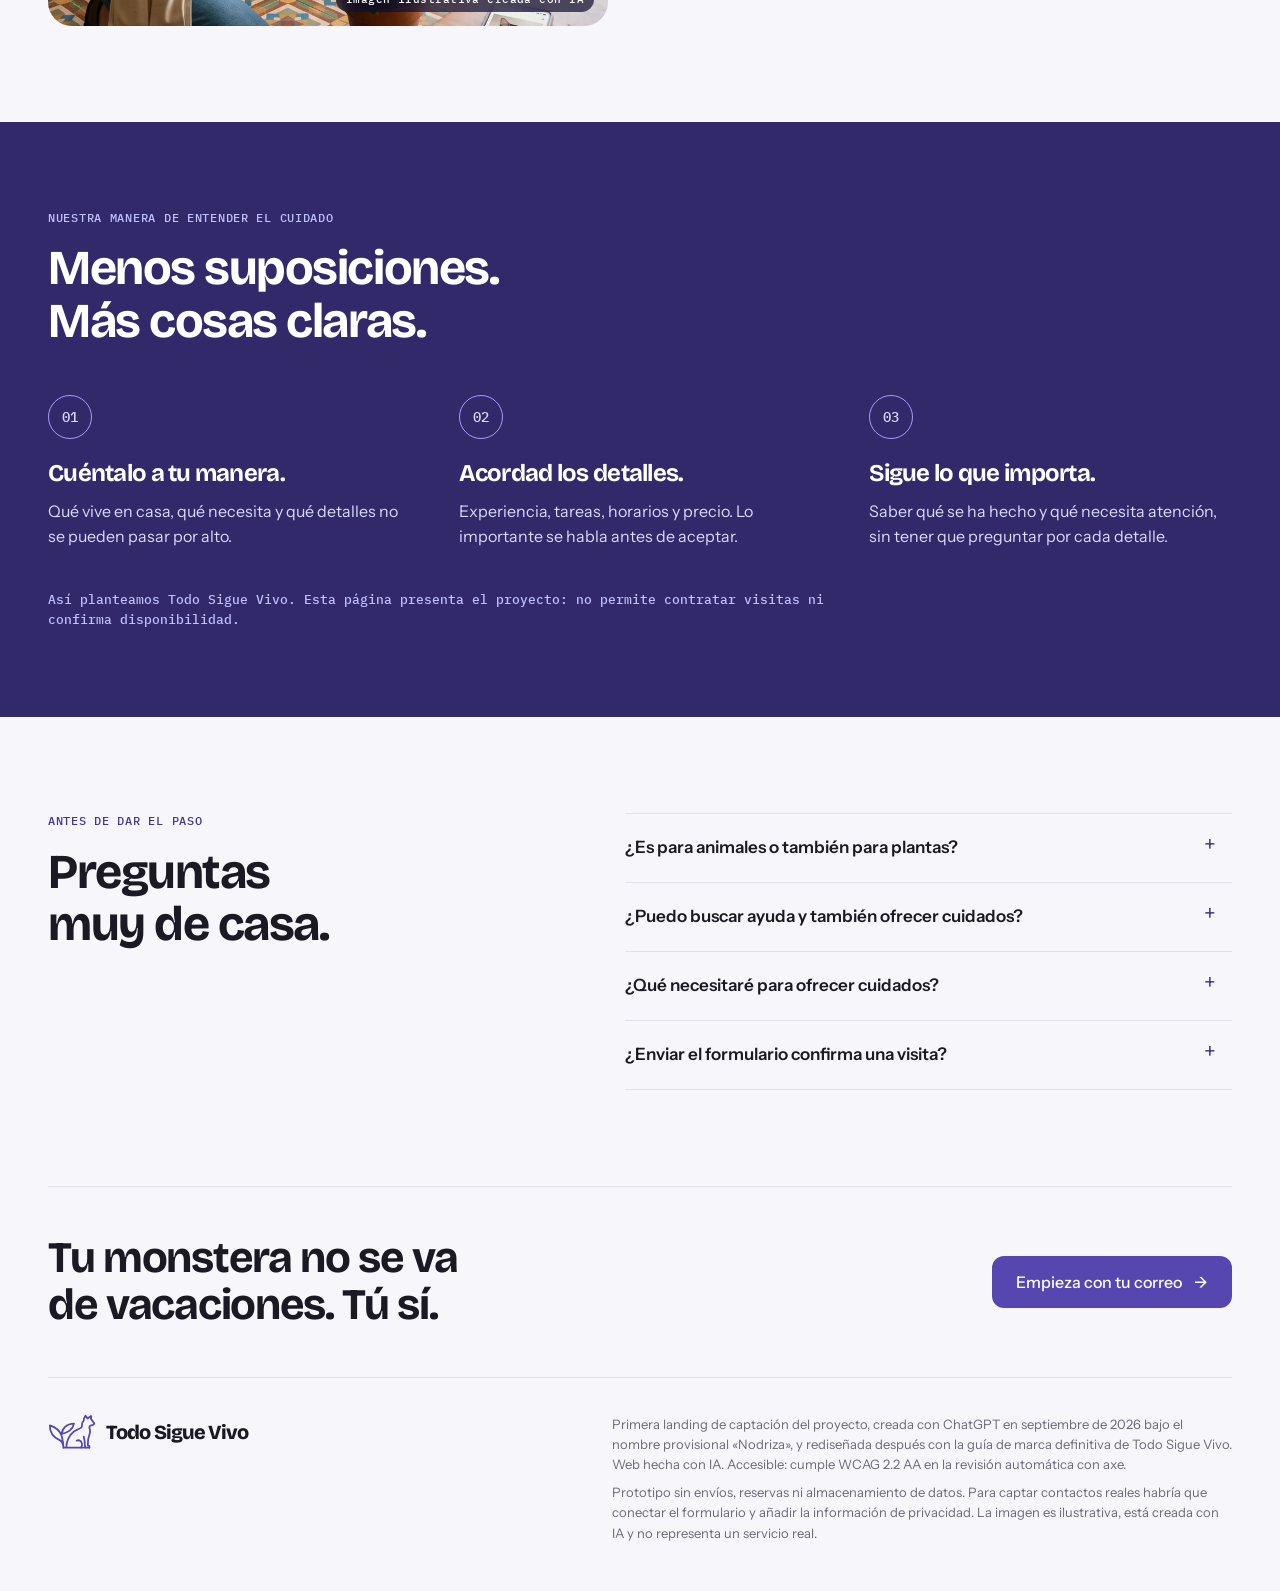
==== commit 30f294fa: "Add files via upload" ====
--- a/landing/index.html
+++ b/landing/index.html
@@ -51,7 +51,8 @@
 /* cabecera */
 .header{height:84px;display:flex;align-items:center;justify-content:space-between;gap:24px}
 .brand{display:inline-flex;align-items:center;gap:10px;text-decoration:none;font:800 24px/1 var(--font-display);letter-spacing:-.045em}
-.brand .dot{width:34px;height:34px;border-radius:50%;background:var(--lavanda-800);display:grid;place-items:center;flex:none}
+.brand .logo{display:flex;color:var(--primary);flex:none}
+.brand .logo svg{width:48px;height:auto;display:block}
 .header nav{display:flex;gap:28px;align-items:center;font-size:14.5px}
 .header nav a{padding:12px 0;text-decoration:none;color:var(--ink-muted)}
 .header nav a:hover{color:var(--ink);text-decoration:underline}
@@ -75,9 +76,9 @@
 .photo-strip small{display:block;font:500 11px/1.3 var(--font-mono);color:var(--ink-muted);margin-top:8px;letter-spacing:.02em}
 
 .form-card{background:var(--white);border-radius:24px;padding:28px;align-self:center;min-width:0;box-shadow:0 1px 2px rgba(27,26,36,.06),0 8px 24px rgba(27,26,36,.08)}
-.roles{display:grid;grid-template-columns:1fr 1fr;gap:4px;background:var(--muted);padding:4px;border-radius:14px;margin-bottom:24px}
-.roles button{border:0;background:transparent;border-radius:10px;min-height:46px;padding:8px;font-size:14.5px;font-weight:500;color:var(--ink-muted);transition:background .2s,color .2s}
-.roles button[aria-pressed=true]{background:var(--primary);color:var(--on-primary)}
+.roles{display:grid;grid-template-columns:1fr 1fr;gap:4px;background:var(--muted);padding:4px;border-radius:9999px;margin-bottom:24px}
+.roles button{border:0;background:transparent;border-radius:9999px;min-height:44px;padding:8px;font-size:14.5px;font-weight:500;color:var(--ink-muted);transition:background .2s,color .2s}
+.roles button[aria-pressed=true]{background:var(--white);color:var(--ink);box-shadow:0 1px 3px rgba(27,26,36,.12)}
 .roles button:not([aria-pressed=true]):hover{color:var(--ink)}
 .form-card h2{font-size:28px;line-height:1.12;margin-bottom:8px}
 .form-intro{font-size:15px;color:var(--ink-muted);margin-bottom:20px}
@@ -160,7 +161,7 @@
 @media(max-width:1050px){.wrap{width:calc(100% - 48px)}.hero{padding:28px;gap:24px}.form-card{padding:24px}.care-layout{gap:32px}.faq{gap:40px}}
 @media(max-width:779px){
   .wrap{width:calc(100% - 32px)}
-  .header{height:64px}.brand{font-size:20px}.brand .dot{width:30px;height:30px}.header nav{gap:12px}.header nav a{display:none}
+  .header{height:64px}.brand{font-size:20px}.brand .logo svg{width:42px}.header nav{gap:12px}.header nav a{display:none}
   .hero{padding:22px;grid-template-columns:1fr;gap:22px;border-radius:22px}
   .hero-copy{display:contents}.headline-block{order:0}.form-card{order:1;padding:20px}.photo-strip{order:2}
   h1{font-size:40px}.intro{font-size:16px;margin-top:12px}
@@ -177,12 +178,12 @@
 @media(max-width:400px){h1{font-size:34px}.roles button{font-size:13px}.form-card{padding:16px}}
 @media(prefers-reduced-motion:reduce){html{scroll-behavior:auto}*,*::before,*::after{transition:none!important;animation:none!important}}
 </style></head><body>
-<div class="tsv-pf" style="background:#32296A;color:#fff;font:500 13.5px/1.2 'Instrument Sans',system-ui,-apple-system,'Segoe UI',sans-serif;position:relative;z-index:60"><style>@media print{.tsv-pf{display:none!important}}.tsv-pf a:hover{color:#C1C0FF!important}</style><div style="max-width:1200px;margin:0 auto;padding:0 16px;min-height:40px;display:flex;align-items:center;justify-content:space-between;gap:12px;flex-wrap:wrap"><span style="display:inline-flex;align-items:center;gap:8px;font-weight:600;letter-spacing:-.01em"><svg width="16" height="16" viewBox="0 0 24 24" fill="none" stroke="#C1C0FF" stroke-width="1.8" stroke-linecap="round" stroke-linejoin="round" aria-hidden="true" style="flex:none"><path d="M12 21c0-6 0-9 5-13M12 21c0-5-2-8-7-9 0 5 3 8 7 9z"/><path d="M17 8c-3 0-5 2-5 5 3 0 5-2 5-5z"/></svg>Todo Sigue Vivo</span><a href="../index.html" style="color:#fff;font-weight:600;text-decoration:underline;text-underline-offset:3px;padding:10px 0">Ver el portfolio completo</a></div></div>
+<div class="tsv-pf" style="background:#32296A;color:#fff;font:500 13.5px/1.2 'Instrument Sans',system-ui,-apple-system,'Segoe UI',sans-serif;position:relative;z-index:60"><style>@media print{.tsv-pf{display:none!important}}.tsv-pf a:hover{color:#C1C0FF!important}</style><div style="max-width:1200px;margin:0 auto;padding:0 16px;min-height:40px;display:flex;align-items:center;justify-content:space-between;gap:12px;flex-wrap:wrap"><span style="display:inline-flex;align-items:center;gap:8px;font-weight:600;letter-spacing:-.01em"><svg width="20" height="20" viewBox="460 130 840 840" fill="none" stroke="#C1C0FF" stroke-width="72" stroke-linecap="round" stroke-linejoin="round" aria-hidden="true" style="flex:none"><path d="M548 897C545 760 528 660 510 590"/><path d="M510 590C515 470 610 360 785 357C760 480 680 550 510 590"/><path d="M548 897H1130"/><path d="M615 880C610 760 680 610 790 530C860 485 950 470 965 420V380C965 330 985 305 1003 292L1010 240L1045 180L1090 240L1168 185C1172 205 1172 230 1168 255C1195 280 1205 310 1225 330C1250 345 1245 355 1232 372C1220 392 1185 398 1150 405C1125 412 1128 450 1140 480C1158 525 1150 575 1125 630C1105 680 1098 720 1098 790V850C1135 852 1138 875 1130 897"/></svg>Todo Sigue Vivo</span><a href="../index.html" style="color:#fff;font-weight:600;text-decoration:underline;text-underline-offset:3px;padding:10px 0">Ver el portfolio completo</a></div></div>
 <a class="skip" href="#captacion">Saltar al formulario</a>
 <div class="topbar"><div class="wrap"><i aria-hidden="true"></i><span>Prototipo de captación · El formulario no envía ni guarda datos</span></div></div>
 
 <header class="wrap header">
-  <a class="brand" href="#" aria-label="Todo Sigue Vivo, inicio"><span class="dot" aria-hidden="true"><svg width="18" height="18" viewBox="0 0 24 24" fill="none" stroke="#C1C0FF" stroke-width="1.8" stroke-linecap="round" stroke-linejoin="round"><path d="M12 21c0-6 0-9 5-13M12 21c0-5-2-8-7-9 0 5 3 8 7 9z"/><path d="M17 8c-3 0-5 2-5 5 3 0 5-2 5-5z"/></svg></span>Todo Sigue Vivo</a>
+  <a class="brand" href="#" aria-label="Todo Sigue Vivo, inicio"><span class="logo" aria-hidden="true"><svg class="iso" width="48" viewBox="200 140 1080 800" fill="none" stroke="currentColor" stroke-width="40" stroke-linecap="round" stroke-linejoin="round" aria-hidden="true"><path d="M548 897C548 820 530 720 510 640C470 520 380 440 242 398C236 520 300 650 460 728C520 760 545 810 548 897"/><path d="M510 590C515 470 610 360 785 357C760 480 680 550 510 590"/><path d="M548 897H1130"/><path d="M615 880C610 760 680 610 790 530C860 485 950 470 965 420V380C965 330 985 305 1003 292L1010 240L1045 180L1090 240L1168 185C1172 205 1172 230 1168 255C1195 280 1205 310 1225 330C1250 345 1245 355 1232 372C1220 392 1185 398 1150 405C1125 412 1128 450 1140 480C1158 525 1150 575 1125 630C1105 680 1098 720 1098 790V850C1135 852 1138 875 1130 897"/><path d="M1005 650C1025 720 1030 780 1030 850C1032 870 1040 885 1052 897"/><path d="M940 897C985 860 975 760 905 735C880 727 860 732 845 738"/></svg></span>Todo Sigue Vivo</a>
   <nav aria-label="Principal"><a href="#cuidados">Qué cuidamos</a><a href="#como">Cómo lo planteamos</a><a href="#dudas">Tus dudas</a>
     <button type="button" class="theme" id="theme" aria-label="Cambiar tema claro u oscuro"><svg viewBox="0 0 24 24" fill="none" stroke="currentColor" stroke-width="1.8" stroke-linecap="round" aria-hidden="true"><path d="M12 3a9 9 0 1 0 9 9 7 7 0 0 1-9-9z"/></svg></button></nav>
 </header>
@@ -265,9 +266,9 @@
 </main>
 
 <footer class="wrap footer">
-  <a class="brand" href="#" style="font-size:20px"><span class="dot" aria-hidden="true" style="width:30px;height:30px"><svg width="16" height="16" viewBox="0 0 24 24" fill="none" stroke="#C1C0FF" stroke-width="1.8" stroke-linecap="round" stroke-linejoin="round"><path d="M12 21c0-6 0-9 5-13M12 21c0-5-2-8-7-9 0 5 3 8 7 9z"/><path d="M17 8c-3 0-5 2-5 5 3 0 5-2 5-5z"/></svg></span>Todo Sigue Vivo</a>
+  <a class="brand" href="#" style="font-size:20px"><span class="logo" aria-hidden="true"><svg class="iso" width="48" viewBox="200 140 1080 800" fill="none" stroke="currentColor" stroke-width="40" stroke-linecap="round" stroke-linejoin="round" aria-hidden="true"><path d="M548 897C548 820 530 720 510 640C470 520 380 440 242 398C236 520 300 650 460 728C520 760 545 810 548 897"/><path d="M510 590C515 470 610 360 785 357C760 480 680 550 510 590"/><path d="M548 897H1130"/><path d="M615 880C610 760 680 610 790 530C860 485 950 470 965 420V380C965 330 985 305 1003 292L1010 240L1045 180L1090 240L1168 185C1172 205 1172 230 1168 255C1195 280 1205 310 1225 330C1250 345 1245 355 1232 372C1220 392 1185 398 1150 405C1125 412 1128 450 1140 480C1158 525 1150 575 1125 630C1105 680 1098 720 1098 790V850C1135 852 1138 875 1130 897"/><path d="M1005 650C1025 720 1030 780 1030 850C1032 870 1040 885 1052 897"/><path d="M940 897C985 860 975 760 905 735C880 727 860 732 845 738"/></svg></span>Todo Sigue Vivo</a>
   <div id="sobre-demo">
-    <p>Primera landing de captación del proyecto, creada con ChatGPT en septiembre de 2026 bajo el nombre provisional «Nodriza», y rediseñada después con la guía de marca definitiva de Todo Sigue Vivo. Web hecha con IA.</p>
+    <p>Primera landing de captación del proyecto, creada con ChatGPT en septiembre de 2026 bajo el nombre provisional «Nodriza», y rediseñada después con la guía de marca definitiva de Todo Sigue Vivo. Web hecha con IA. Accesible: cumple WCAG 2.2 AA en la revisión automática con axe.</p>
     <p>Prototipo sin envíos, reservas ni almacenamiento de datos. Para captar contactos reales habría que conectar el formulario y añadir la información de privacidad. La imagen es ilustrativa, está creada con IA y no representa un servicio real.</p>
   </div>
 </footer>
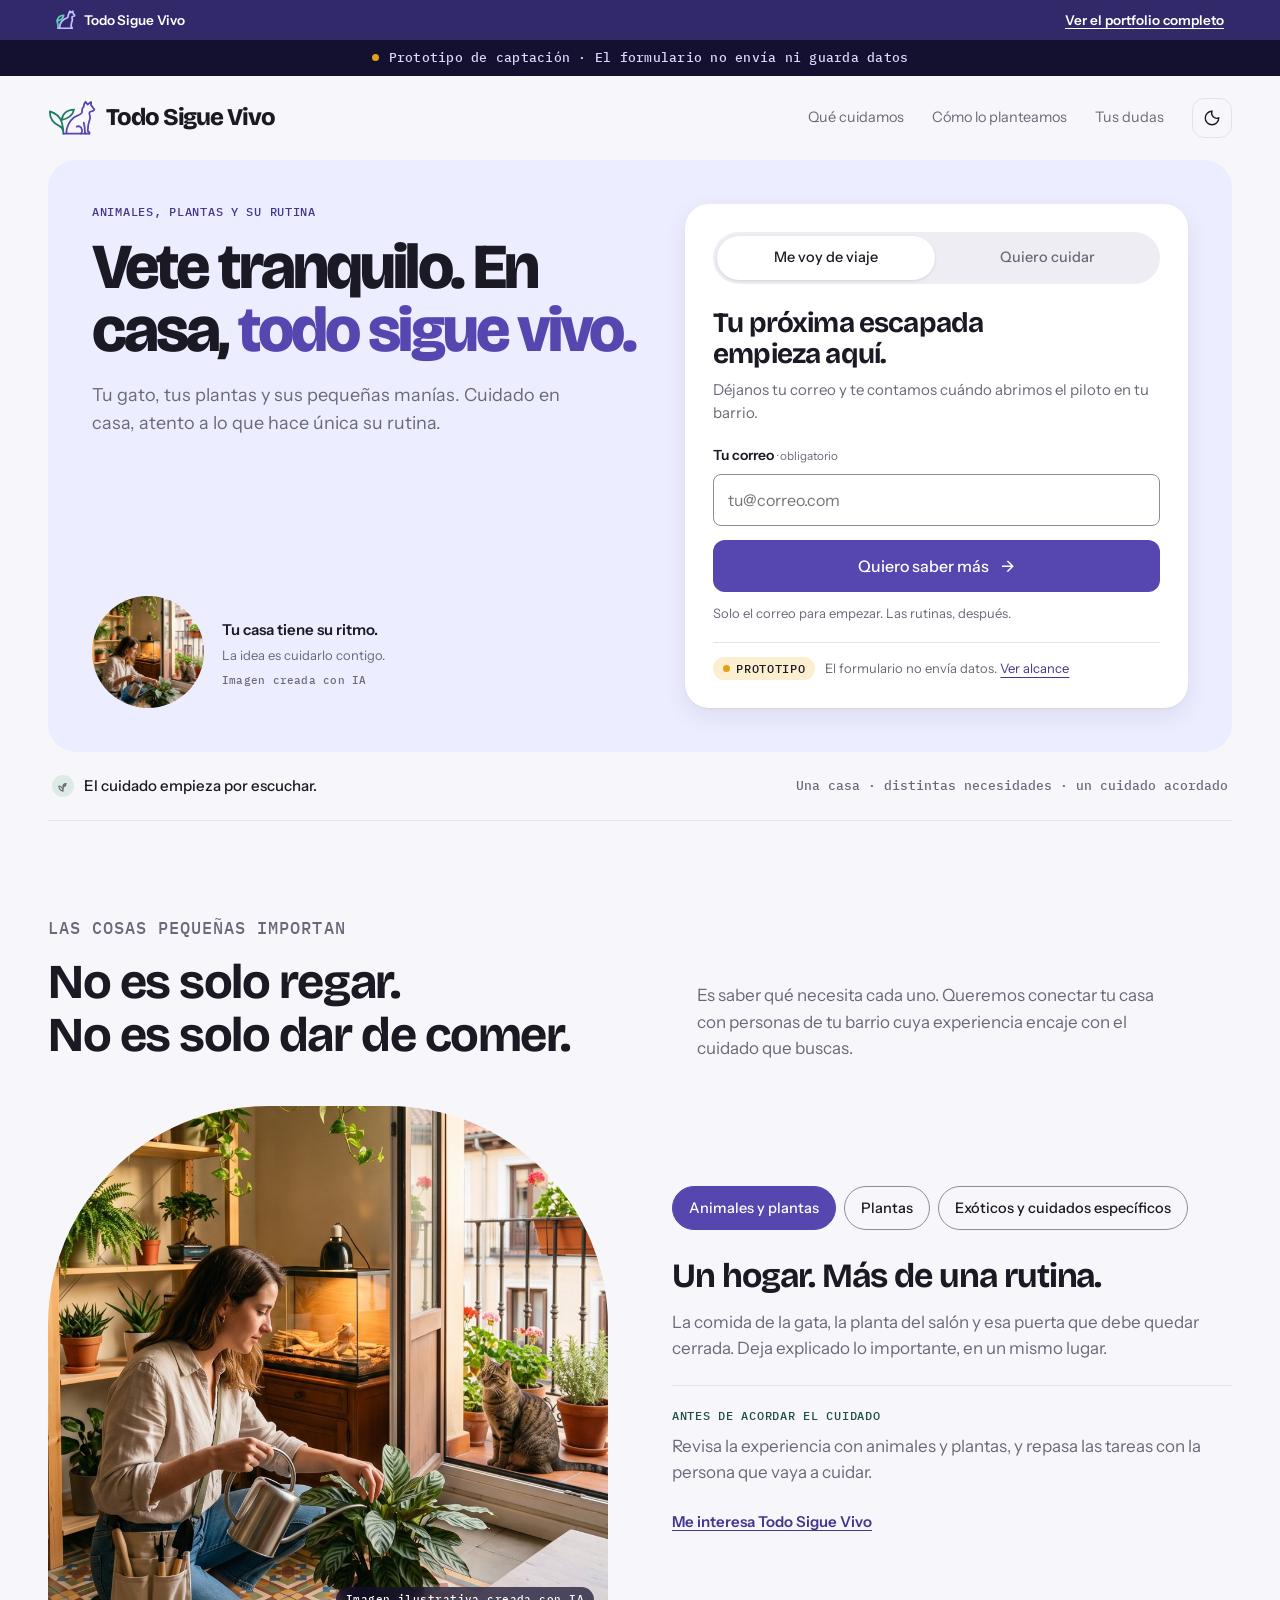
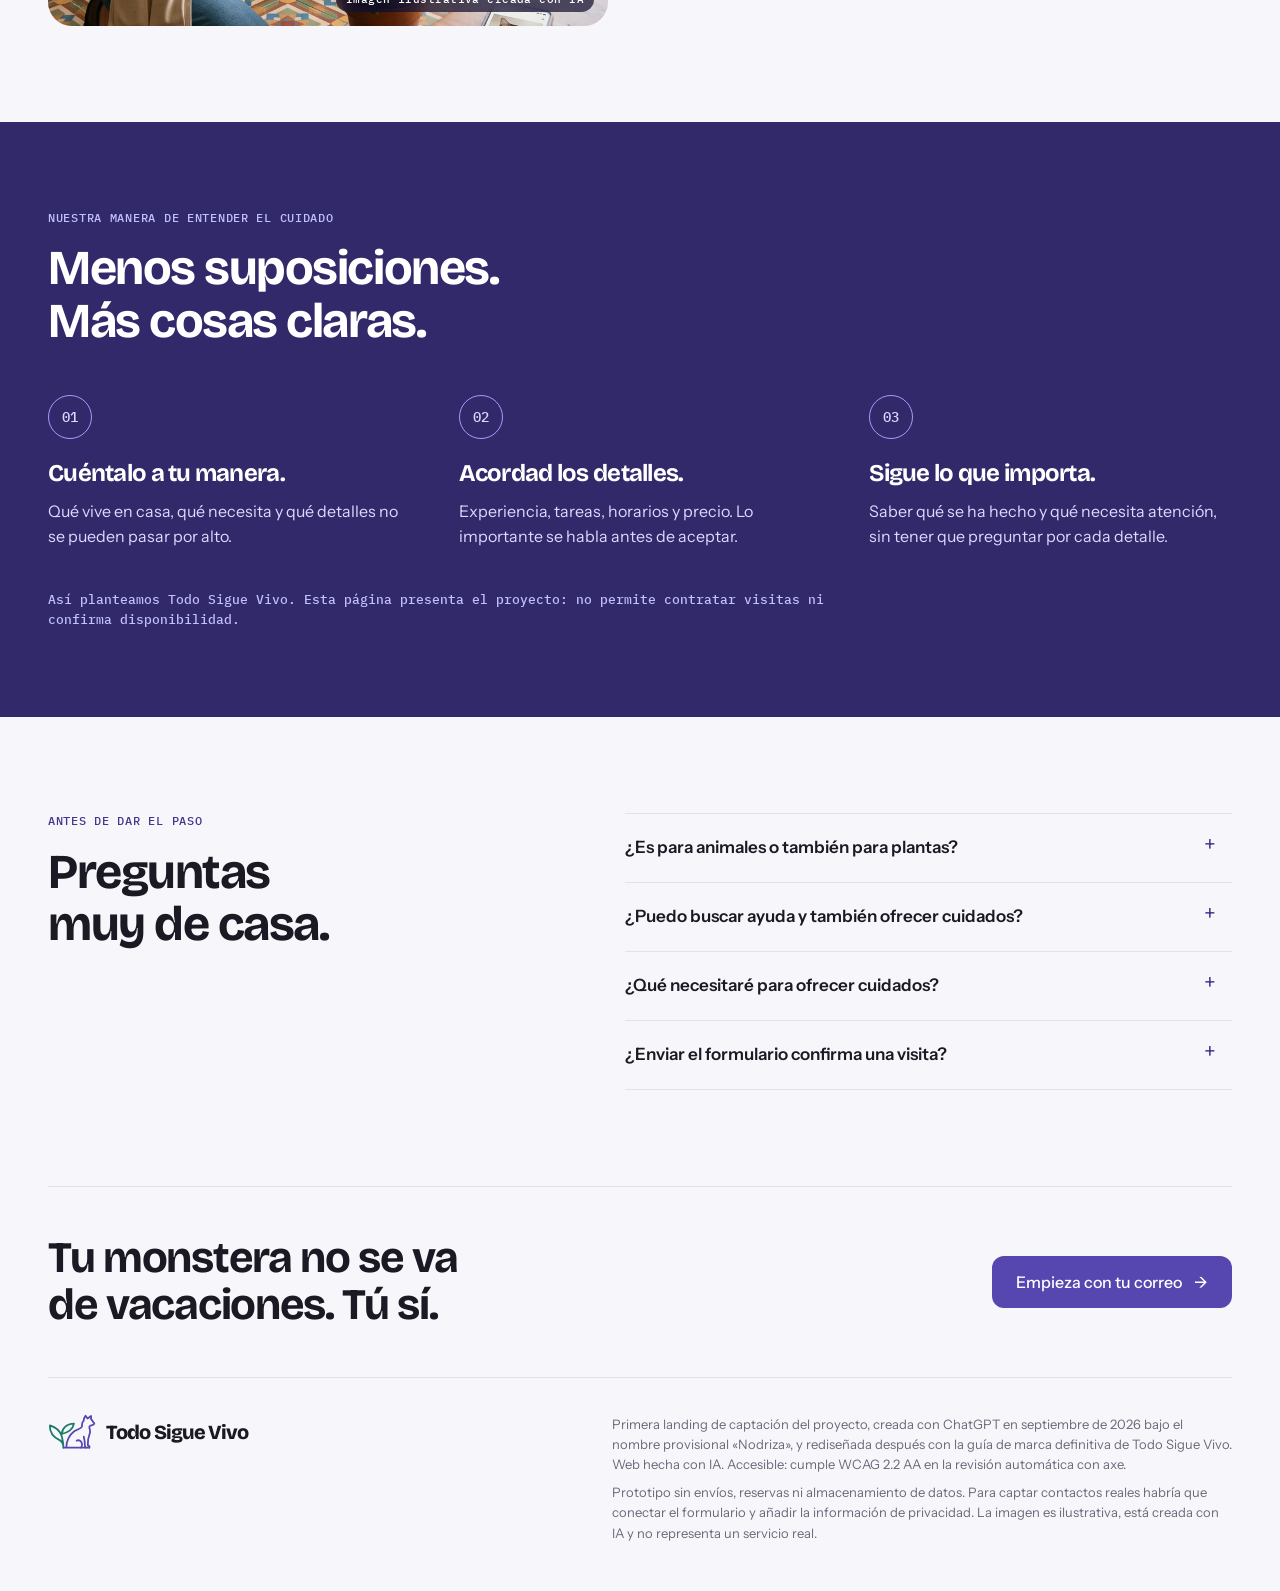
==== commit 3c5698ef: "Add files via upload" ====
--- a/landing/index.html
+++ b/landing/index.html
@@ -2,7 +2,7 @@
 <html lang="es"><head><meta charset="utf-8"><meta name="viewport" content="width=device-width,initial-scale=1,viewport-fit=cover">
 <title>Landing de captación · Todo Sigue Vivo</title>
 <meta name="description" content="Primera landing de captación del proyecto, rediseñada con la guía de marca definitiva de Todo Sigue Vivo. Prototipo: el formulario no envía datos.">
-<link rel="icon" href="../favicon.svg" type="image/svg+xml"><link rel="apple-touch-icon" href="../apple-touch-icon.png">
+<link rel="icon" href="../favicon.svg?v=2" type="image/svg+xml"><link rel="apple-touch-icon" href="../apple-touch-icon.png?v=2">
 <link rel="preconnect" href="https://fonts.googleapis.com"><link rel="preconnect" href="https://fonts.gstatic.com" crossorigin>
 <link rel="stylesheet" href="https://fonts.googleapis.com/css2?family=Bricolage+Grotesque:opsz,wght@12..96,600;12..96,700;12..96,800&family=IBM+Plex+Mono:wght@400;500&family=Instrument+Sans:wght@400;500;600&display=swap">
 <style>
@@ -177,13 +177,17 @@
 }
 @media(max-width:400px){h1{font-size:34px}.roles button{font-size:13px}.form-card{padding:16px}}
 @media(prefers-reduced-motion:reduce){html{scroll-behavior:auto}*,*::before,*::after{transition:none!important;animation:none!important}}
+.iso-hoja{stroke:var(--iso-g)}.iso-relleno{fill:var(--iso-gs)}.iso-nervio{stroke:var(--iso-g)}
+:root{--iso-g:#1D7A68;--iso-gs:#D6EEE4}
+@media (prefers-color-scheme:dark){:root:not([data-theme="light"]){--iso-g:#5FD0B6;--iso-gs:#173029}}
+:root[data-theme="dark"]{--iso-g:#5FD0B6;--iso-gs:#173029}
 </style></head><body>
-<div class="tsv-pf" style="background:#32296A;color:#fff;font:500 13.5px/1.2 'Instrument Sans',system-ui,-apple-system,'Segoe UI',sans-serif;position:relative;z-index:60"><style>@media print{.tsv-pf{display:none!important}}.tsv-pf a:hover{color:#C1C0FF!important}</style><div style="max-width:1200px;margin:0 auto;padding:0 16px;min-height:40px;display:flex;align-items:center;justify-content:space-between;gap:12px;flex-wrap:wrap"><span style="display:inline-flex;align-items:center;gap:8px;font-weight:600;letter-spacing:-.01em"><svg width="20" height="20" viewBox="460 130 840 840" fill="none" stroke="#C1C0FF" stroke-width="72" stroke-linecap="round" stroke-linejoin="round" aria-hidden="true" style="flex:none"><path d="M548 897C545 760 528 660 510 590"/><path d="M510 590C515 470 610 360 785 357C760 480 680 550 510 590"/><path d="M548 897H1130"/><path d="M615 880C610 760 680 610 790 530C860 485 950 470 965 420V380C965 330 985 305 1003 292L1010 240L1045 180L1090 240L1168 185C1172 205 1172 230 1168 255C1195 280 1205 310 1225 330C1250 345 1245 355 1232 372C1220 392 1185 398 1150 405C1125 412 1128 450 1140 480C1158 525 1150 575 1125 630C1105 680 1098 720 1098 790V850C1135 852 1138 875 1130 897"/></svg>Todo Sigue Vivo</span><a href="../index.html" style="color:#fff;font-weight:600;text-decoration:underline;text-underline-offset:3px;padding:10px 0">Ver el portfolio completo</a></div></div>
+<div class="tsv-pf" style="background:#32296A;color:#fff;font:500 13.5px/1.2 'Instrument Sans',system-ui,-apple-system,'Segoe UI',sans-serif;position:relative;z-index:60"><style>@media print{.tsv-pf{display:none!important}}.tsv-pf a:hover{color:#C1C0FF!important}</style><div style="max-width:1200px;margin:0 auto;padding:0 16px;min-height:40px;display:flex;align-items:center;justify-content:space-between;gap:12px;flex-wrap:wrap"><span style="display:inline-flex;align-items:center;gap:8px;font-weight:600;letter-spacing:-.01em"><svg width="20" height="20" viewBox="460 130 840 840" fill="none" stroke="#C1C0FF" stroke-width="72" stroke-linecap="round" stroke-linejoin="round" aria-hidden="true" style="flex:none"><path stroke="#5FD0B6" d="M548 897C545 760 528 660 510 590"/><path stroke="#5FD0B6" d="M510 590C515 470 610 360 785 357C760 480 680 550 510 590"/><path d="M548 897H1130"/><path d="M615 880C610 760 680 610 790 530C860 485 950 470 965 420V380C965 330 985 305 1003 292L1010 240L1045 180L1090 240L1168 185C1172 205 1172 230 1168 255C1195 280 1205 310 1225 330C1250 345 1245 355 1232 372C1220 392 1185 398 1150 405C1125 412 1128 450 1140 480C1158 525 1150 575 1125 630C1105 680 1098 720 1098 790V850C1135 852 1138 875 1130 897"/></svg>Todo Sigue Vivo</span><a href="../index.html" style="color:#fff;font-weight:600;text-decoration:underline;text-underline-offset:3px;padding:10px 0">Ver el portfolio completo</a></div></div>
 <a class="skip" href="#captacion">Saltar al formulario</a>
 <div class="topbar"><div class="wrap"><i aria-hidden="true"></i><span>Prototipo de captación · El formulario no envía ni guarda datos</span></div></div>
 
 <header class="wrap header">
-  <a class="brand" href="#" aria-label="Todo Sigue Vivo, inicio"><span class="logo" aria-hidden="true"><svg class="iso" width="48" viewBox="200 140 1080 800" fill="none" stroke="currentColor" stroke-width="40" stroke-linecap="round" stroke-linejoin="round" aria-hidden="true"><path d="M548 897C548 820 530 720 510 640C470 520 380 440 242 398C236 520 300 650 460 728C520 760 545 810 548 897"/><path d="M510 590C515 470 610 360 785 357C760 480 680 550 510 590"/><path d="M548 897H1130"/><path d="M615 880C610 760 680 610 790 530C860 485 950 470 965 420V380C965 330 985 305 1003 292L1010 240L1045 180L1090 240L1168 185C1172 205 1172 230 1168 255C1195 280 1205 310 1225 330C1250 345 1245 355 1232 372C1220 392 1185 398 1150 405C1125 412 1128 450 1140 480C1158 525 1150 575 1125 630C1105 680 1098 720 1098 790V850C1135 852 1138 875 1130 897"/><path d="M1005 650C1025 720 1030 780 1030 850C1032 870 1040 885 1052 897"/><path d="M940 897C985 860 975 760 905 735C880 727 860 732 845 738"/></svg></span>Todo Sigue Vivo</a>
+  <a class="brand" href="#" aria-label="Todo Sigue Vivo, inicio"><span class="logo" aria-hidden="true"><svg class="iso" width="48" viewBox="200 140 1080 800" fill="none" stroke="currentColor" stroke-width="40" stroke-linecap="round" stroke-linejoin="round" aria-hidden="true"><path class="iso-hoja" d="M548 897C548 820 530 720 510 640C470 520 380 440 242 398C236 520 300 650 460 728C520 760 545 810 548 897"/><path class="iso-hoja" d="M510 590C515 470 610 360 785 357C760 480 680 550 510 590"/><path d="M548 897H1130"/><path d="M615 880C610 760 680 610 790 530C860 485 950 470 965 420V380C965 330 985 305 1003 292L1010 240L1045 180L1090 240L1168 185C1172 205 1172 230 1168 255C1195 280 1205 310 1225 330C1250 345 1245 355 1232 372C1220 392 1185 398 1150 405C1125 412 1128 450 1140 480C1158 525 1150 575 1125 630C1105 680 1098 720 1098 790V850C1135 852 1138 875 1130 897"/><path d="M1005 650C1025 720 1030 780 1030 850C1032 870 1040 885 1052 897"/><path d="M940 897C985 860 975 760 905 735C880 727 860 732 845 738"/></svg></span>Todo Sigue Vivo</a>
   <nav aria-label="Principal"><a href="#cuidados">Qué cuidamos</a><a href="#como">Cómo lo planteamos</a><a href="#dudas">Tus dudas</a>
     <button type="button" class="theme" id="theme" aria-label="Cambiar tema claro u oscuro"><svg viewBox="0 0 24 24" fill="none" stroke="currentColor" stroke-width="1.8" stroke-linecap="round" aria-hidden="true"><path d="M12 3a9 9 0 1 0 9 9 7 7 0 0 1-9-9z"/></svg></button></nav>
 </header>
@@ -266,7 +270,7 @@
 </main>
 
 <footer class="wrap footer">
-  <a class="brand" href="#" style="font-size:20px"><span class="logo" aria-hidden="true"><svg class="iso" width="48" viewBox="200 140 1080 800" fill="none" stroke="currentColor" stroke-width="40" stroke-linecap="round" stroke-linejoin="round" aria-hidden="true"><path d="M548 897C548 820 530 720 510 640C470 520 380 440 242 398C236 520 300 650 460 728C520 760 545 810 548 897"/><path d="M510 590C515 470 610 360 785 357C760 480 680 550 510 590"/><path d="M548 897H1130"/><path d="M615 880C610 760 680 610 790 530C860 485 950 470 965 420V380C965 330 985 305 1003 292L1010 240L1045 180L1090 240L1168 185C1172 205 1172 230 1168 255C1195 280 1205 310 1225 330C1250 345 1245 355 1232 372C1220 392 1185 398 1150 405C1125 412 1128 450 1140 480C1158 525 1150 575 1125 630C1105 680 1098 720 1098 790V850C1135 852 1138 875 1130 897"/><path d="M1005 650C1025 720 1030 780 1030 850C1032 870 1040 885 1052 897"/><path d="M940 897C985 860 975 760 905 735C880 727 860 732 845 738"/></svg></span>Todo Sigue Vivo</a>
+  <a class="brand" href="#" style="font-size:20px"><span class="logo" aria-hidden="true"><svg class="iso" width="48" viewBox="200 140 1080 800" fill="none" stroke="currentColor" stroke-width="40" stroke-linecap="round" stroke-linejoin="round" aria-hidden="true"><path class="iso-hoja" d="M548 897C548 820 530 720 510 640C470 520 380 440 242 398C236 520 300 650 460 728C520 760 545 810 548 897"/><path class="iso-hoja" d="M510 590C515 470 610 360 785 357C760 480 680 550 510 590"/><path d="M548 897H1130"/><path d="M615 880C610 760 680 610 790 530C860 485 950 470 965 420V380C965 330 985 305 1003 292L1010 240L1045 180L1090 240L1168 185C1172 205 1172 230 1168 255C1195 280 1205 310 1225 330C1250 345 1245 355 1232 372C1220 392 1185 398 1150 405C1125 412 1128 450 1140 480C1158 525 1150 575 1125 630C1105 680 1098 720 1098 790V850C1135 852 1138 875 1130 897"/><path d="M1005 650C1025 720 1030 780 1030 850C1032 870 1040 885 1052 897"/><path d="M940 897C985 860 975 760 905 735C880 727 860 732 845 738"/></svg></span>Todo Sigue Vivo</a>
   <div id="sobre-demo">
     <p>Primera landing de captación del proyecto, creada con ChatGPT en septiembre de 2026 bajo el nombre provisional «Nodriza», y rediseñada después con la guía de marca definitiva de Todo Sigue Vivo. Web hecha con IA. Accesible: cumple WCAG 2.2 AA en la revisión automática con axe.</p>
     <p>Prototipo sin envíos, reservas ni almacenamiento de datos. Para captar contactos reales habría que conectar el formulario y añadir la información de privacidad. La imagen es ilustrativa, está creada con IA y no representa un servicio real.</p>
